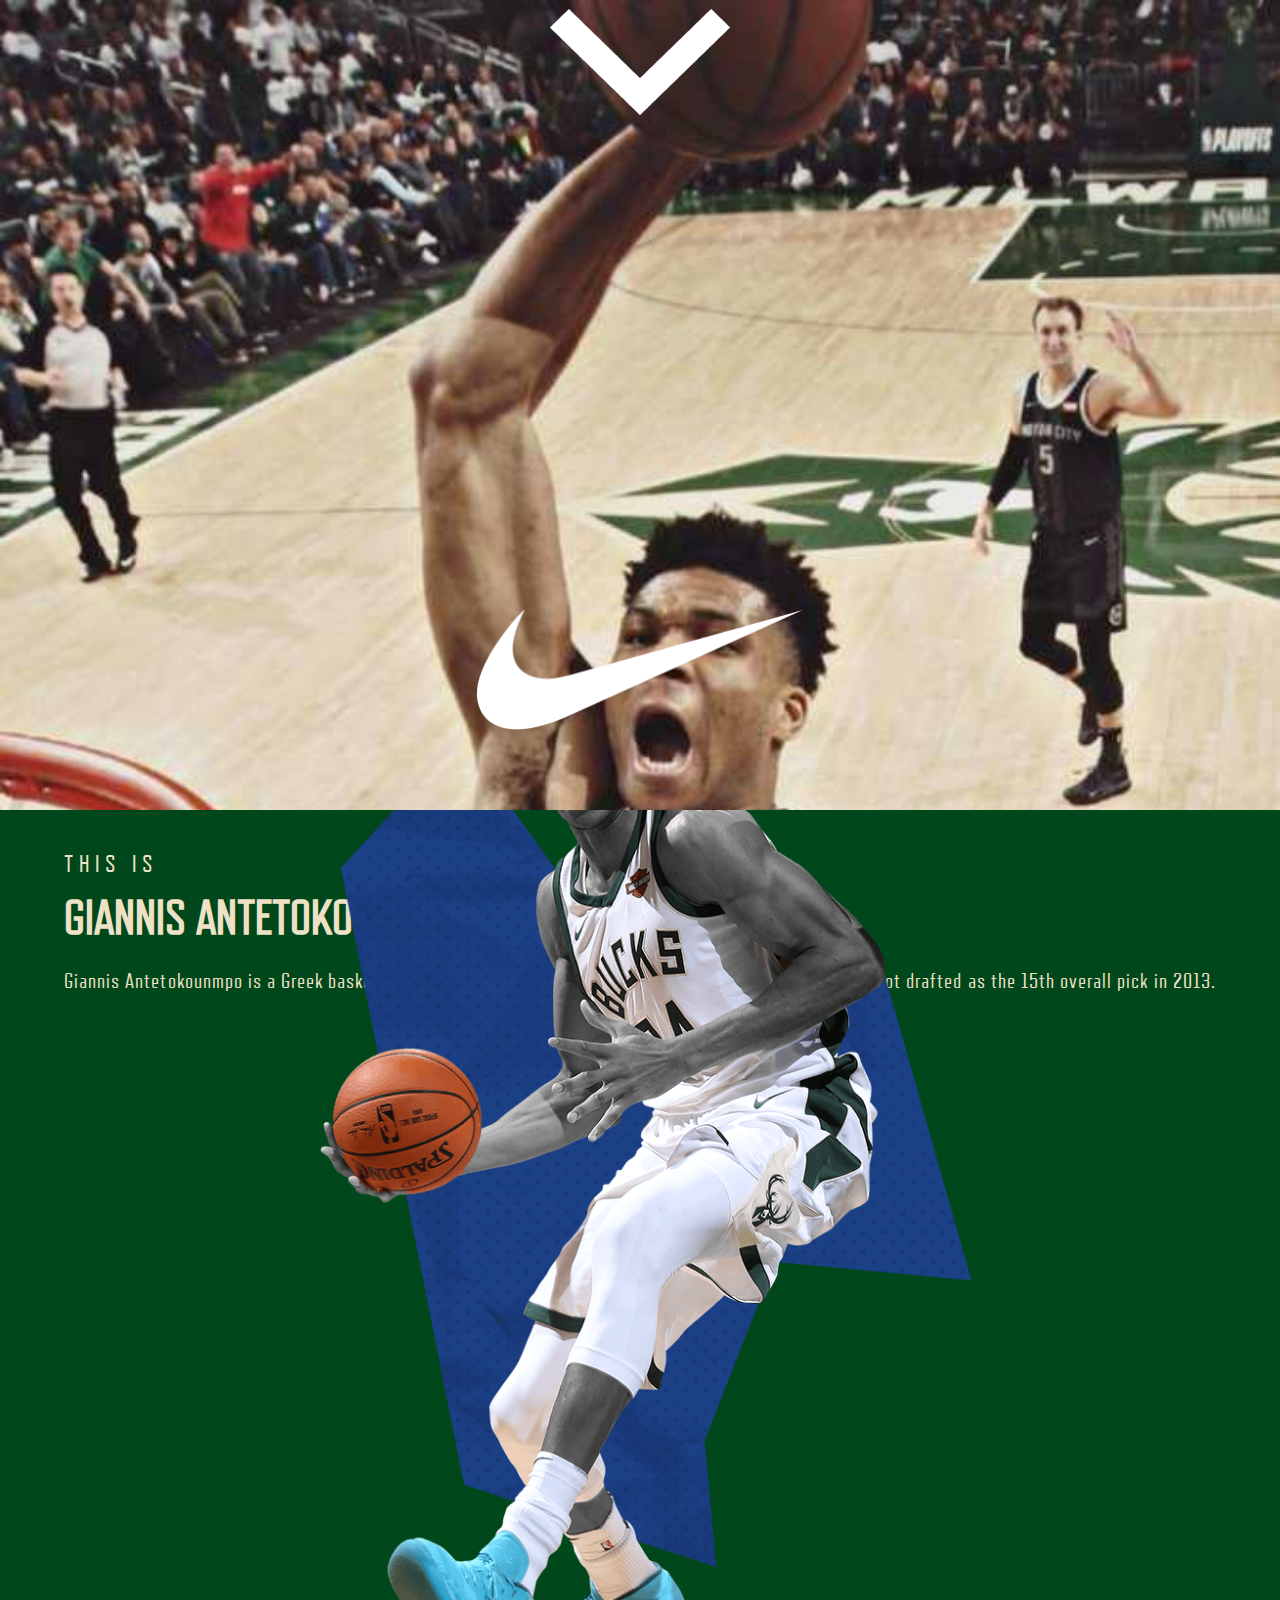
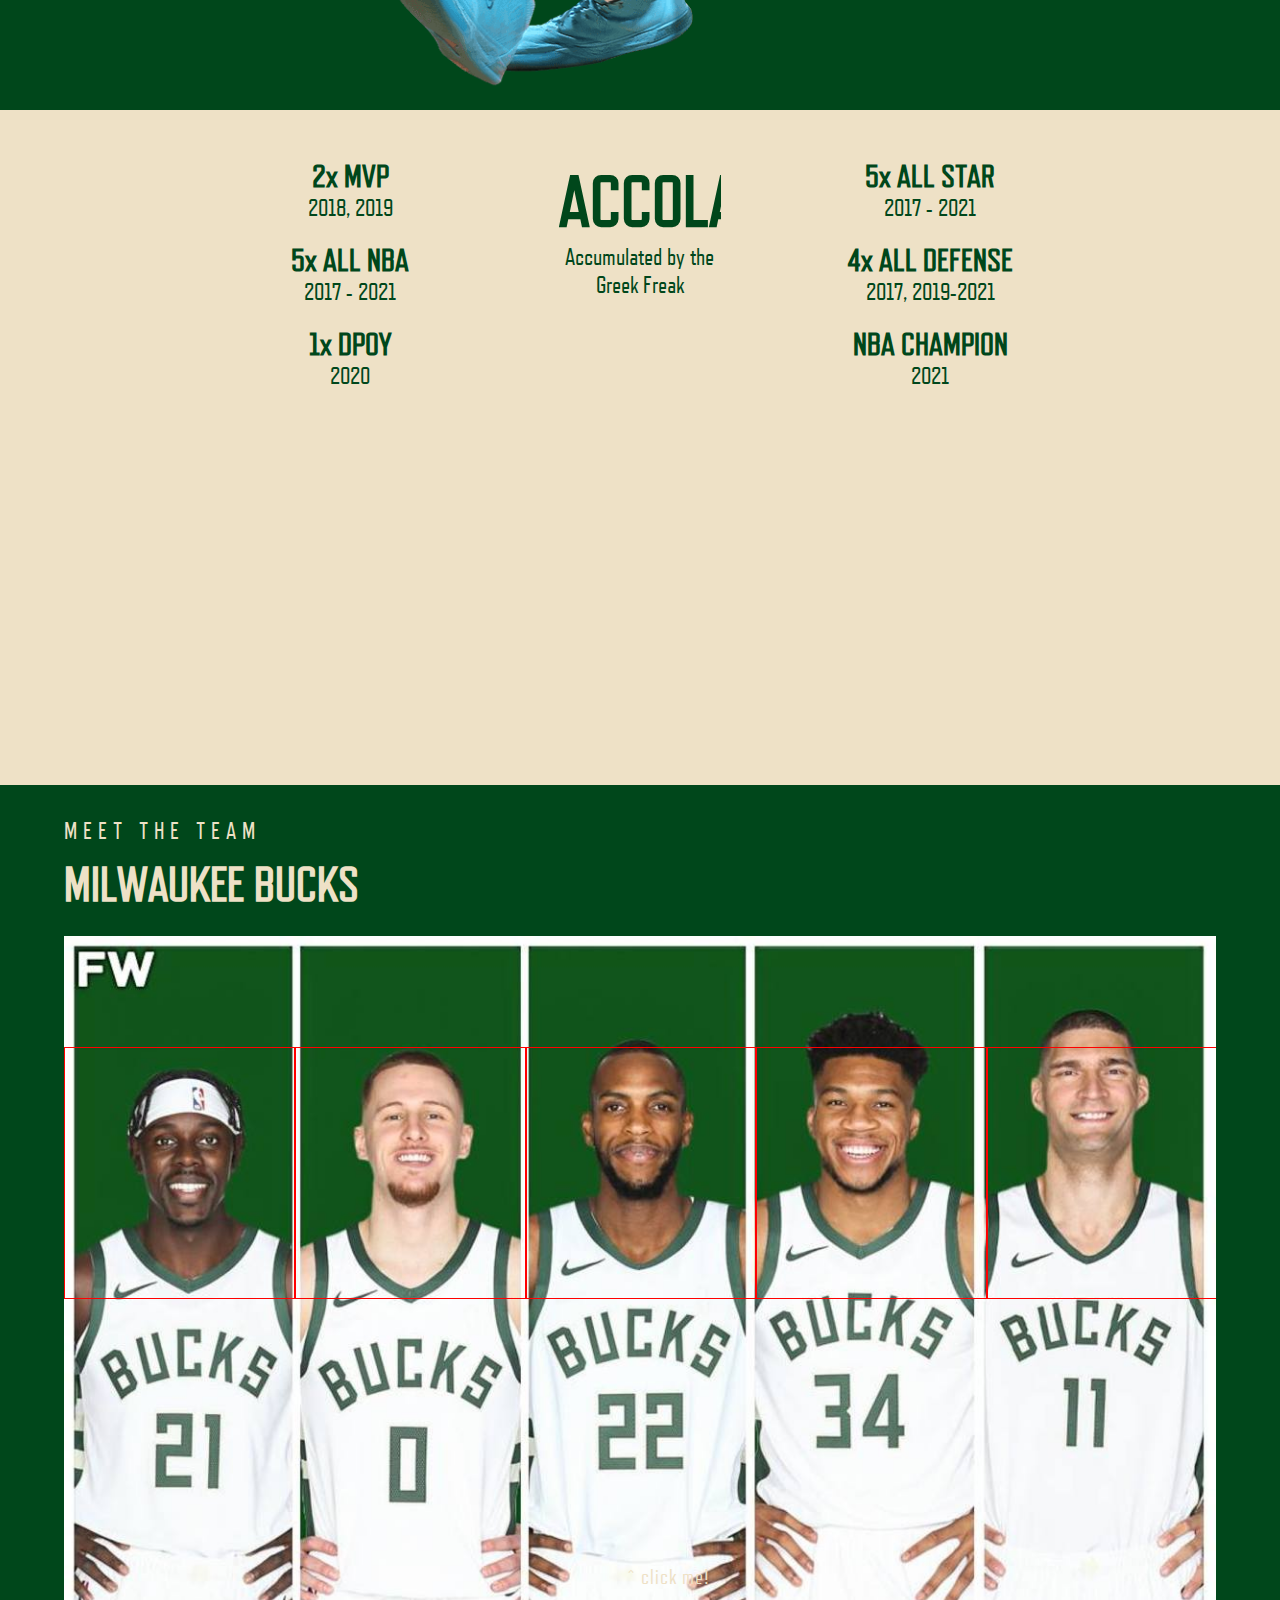
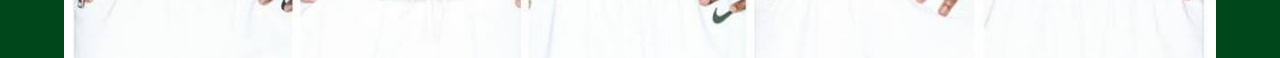
==== index.html @ dc66ad4b "v1" ====
<!DOCTYPE html>
<html lang="eng">

  <head class="giannis">
    <meta charset="UTF-8">
    <meta name="Olivier" content="Olivier Doornink">
    <meta name="viewport" content="width=device-width, initial-scale=1">
    <link rel="stylesheet" href="styles/style.css">
    <title>Mijn site</title>

    <nav>
      <ul>
        <li><a href="#">GIANNIS ANTETOKOUNMPO</a></li>
        <li><a href="#">STEPHEN CURRY</a></li>
      </ul>
    </nav>
    <div> <img src="./images/down-arrow.png" alt="Navigatie tevoorschijn halen"> </div>

  </head>

  <body class="giannis">

    <main>

      <section>
        <img src="./images/nikelogo.png" alt="Nike Logo">
      </section>

      <section>
        <article>
          <h2>THIS IS</h2>
          <h1>GIANNIS ANTETOKOUNMPO</h1>
          <p>Giannis Antetokounmpo is a Greek basketball player who plays for the NBA team the Milwaukee Bucks. He got drafted as the 15th overall pick in 2013.</p>
          <img src="./images/ga_transparent.png" alt="Giannis Antetokounmpo">
        </article>
      </section>

      <section>
        <article>
          <div>
            <h3>ACCOLADES</h3>
            <h4>Accumulated by the Greek Freak</h4>
          </div>
          <div>
            <h3>2x MVP</h3>
            <h4>2018, 2019</h4>
          </div>
          <div>
            <h3>5x ALL STAR</h3>
            <h4>2017 - 2021</h4>
          </div>
          <div>
            <h3>5x ALL NBA</h3>
            <h4>2017 - 2021</h4>
          </div>
          <div>
            <h3>4x ALL DEFENSE</h3>
            <h4>2017, 2019-2021</h4>
          </div>
          <div>
            <h3>1x DPOY</h3>
            <h4>2020</h4>
          </div>
          <div>
            <h3>NBA CHAMPION</h3>
            <h4>2021</h4>
          </div>
        </article>
      </section>

      <section>

        <img class="jrue" src="./images/jrueholiday.jpg" alt="Jrue Holiday">
        <img src="./images/dontedivincenzo.webp" alt="Donte Divincenzo">
        <img src="./images/khrismiddleton.jpg" alt="Khris Middleton">
        <img src="./images/giannis.jpg" alt="Giannis Antetokounmpo">
        <img src="./images/brooklopez.jpg" alt="Brook Lopez">

        <article>
          <h2>MEET THE TEAM</h2>
          <h1>MILWAUKEE BUCKS</h1>
          <img src="./images/mb_lineup.jpg" alt="Milwaukee Bucks Lineup">
          <p>^ click me!</p>
          <h3>"The Milwaukee Bucks’ against-all-odds victory in the Finals is an inspirational moment"</h3>
          <h4>- Kareem Abdul-Jabbar, Milwaukee Bucks legend</h4>

          <div></div>
          <div></div>
          <div></div>
          <div></div>
          <div></div>

        </article>

      </section>

    </main>

    <script src="script.js"></script>
  </body>
---- styles/style.css ----
/*
    Algemene styling
*/

* {
  padding: 0 0;
  margin: 0 0;
  overflow-x: hidden;
}

body {
  background-image: url(".././images/ga_dunk.jpg");
  background-repeat: no-repeat;
  background-size: 100% auto;
  z-index: 1;
}

head {
  z-index: 2;
}

/*
    Fonts ophalen
*/


@font-face{
  font-family: "RefrigeratorDeluxe";
  src: url("../fonts/RefrigeratorDeluxe.ttf");
}

@font-face{
  font-family: "RefrigeratorBold";
  src: url("../fonts/RefrigeratorDeluxeBold.ttf");
}

/*
    Standaard font styling
*/

h1 {
  font-family: "RefrigeratorDeluxe", Arial;
  font-size: 3em;
  padding-bottom: 0.5em;
  font-weight: 800;
}

h2 {
  font-family: "RefrigeratorDeluxe", Arial;
  font-size: 1.5em;
  text-decoration: overline;
  letter-spacing: 0.25em;
  padding-bottom: 0.5em;
  font-weight: 300;
}

h3 {
  font-family: "RefrigeratorDeluxe", Arial;
  font-size: 2em;
  padding-bottom: 0em;
  font-weight: 600;
}

h4 {
  font-family: "RefrigeratorDeluxe", Arial;
  font-size: 1.5em;
  padding-bottom: 0.5em;
  font-weight: 300;
}

p {
  font-family: "RefrigeratorDeluxe", Arial;
  font-size: 1.3em;
  font-weight: 100;
  letter-spacing: 0.05em;

}



/* GIANNIS ANTETOKOUNMPO WEBSITE */

/*
    nav
*/

.giannis nav {
  position: absolute;
  width: 100%;
  height: 8.5em;
  left: 0;
  top: 0;
  background-color: white;
  display: flex;
  justify-content: center;
  transform: translateY(-100%);
  transition: ease 0.5s;
}

.giannis nav ul {
  width: 100%;
}

.giannis nav.toonForm {
  transform: translateY(0%);
}

.giannis nav ul li {
  font-size: 2em;
  font-family: arial;
  list-style: none;
  text-align: center;
  color: black;
  padding: 0.2em;
}

.giannis nav ul li:nth-of-type(1) {
  background-color: #00471B;
  color: #EEE1C6;
}

.giannis nav ul li:nth-of-type(2) {
  background-color: #1D428A;
  color: #FFC72C;
}

.giannis nav ul li a {
  position: relative;
  text-decoration: none;
  color: inherit;
}

.giannis div:nth-of-type(1) {
  position: absolute;
  /* border: 1px solid red; */
  width: 14%;
  top: 1%;
  left: 43%;
  z-index: 1;
  transition: ease 0.5s;
}

.giannis div:nth-of-type(1).toonCta {
  top: 8.5em;
  transform: rotate(180deg);
}

.giannis div:nth-of-type(1) img {
  width: 100%;
}


/*
    Section 1
*/

.giannis section {
  position: relative;
  background-color: transparent;
  width: 100vw;
  height: 90vh;
}

.giannis section img {
  position: absolute;
  width: 26vw;
  bottom: 5em;
  top: auto;
  left: calc(50% - 13vw);
}


/*
    Section 2
*/

.giannis section:nth-of-type(2) {
  position: relative;
  width: 100vw;
  height: 100vh;
  background-color: #00471B;
  display: flex;
  justify-content: center;
}

.giannis section:nth-of-type(2) article {
  /* border: 1px solid red; */
  width: 90vw;
  margin-top: 2.5em;
  color: #EEE1C6;
}

.giannis section:nth-of-type(2) article img {
  width: 110%;
  left: -5%;
  bottom: 1em;
  top: auto;
}


/*
    Section 3
*/

.giannis section:nth-of-type(3) {
  position: relative;
  width: 100vw;
  height: 75vh;
  background-color: #EEE1C6;
}

.giannis section:nth-of-type(3) article {
  position: relative;
  /* border: 1px solid red; */
  width: 90vw;
  color: #00471B;
  display: grid;
  grid-template-columns: 1fr 1fr;
  grid-gap: 0.5em;
  margin: 0 auto;
  margin-top: 3em;
}

.giannis section:nth-of-type(3) div {
  /* border: 1px solid red; */
  text-align: center;
}

.giannis section:nth-of-type(3) div:nth-of-type(1)  {
  /* border: 1px solid red; */
  grid-column: 1/-1;
}

.giannis section:nth-of-type(3) div:nth-of-type(1) h3  {
  /* border: 1px solid red; */
  font-size: 4.5em;
}

.giannis section:nth-of-type(3) div:nth-of-type(1) h4  {
  /* border: 1px solid red; */
  padding-bottom: 2em;
}


/*
    Section 4
*/

.giannis section:nth-of-type(4) {
  position: relative;
  width: 100vw;
  height: 97vh;
  background-color: #00471B;
}

.giannis section:nth-of-type(4) article {
  position: relative;
  /* border: 1px solid red; */
  width: 90vw;
  margin-top: 2em;
  left: 5vw;
  color: #EEE1C6;
}

.giannis section:nth-of-type(4) article img:nth-of-type(1) {
  position: relative;
  /* border: 1px solid red; */
  width: 100%;
  left: 0;
  margin-top: 5em;
}

.giannis section:nth-of-type(4) p {
  position: absolute;
  top: 65%;
  left: 49%;
}

.giannis section:nth-of-type(4) h3 {
  font-size: 1.8em;
  font-weight: 500;
  padding-top: 0em;
}

.giannis section:nth-of-type(4) h4 {
  font-size: 1.2em;
  font-weight: 300;
  padding-top: 1em;
}

/*
    clickables
*/

/* images */

.giannis section:nth-of-type(4) img.jrue {
  position: absolute;
  left: 0;
  top: 22%;
  width: 150%;
  left: -150%;
  z-index: 10;
  transition: ease 0.5s;
}

.giannis section:nth-of-type(4) img:nth-of-type(1).toonJrue {
  left: -25%;
}


.giannis section:nth-of-type(4) img:nth-of-type(2) {
  position: absolute;
  left: 0;
  top: 22%;
  width: 100%;
  left: -100%;
  z-index: 10;
}

.giannis section:nth-of-type(4) img:nth-of-type(2).toonDonte {
  left: -25%;
}


.giannis section:nth-of-type(4) img:nth-of-type(3) {
  position: absolute;
  left: 0;
  top: 22%;
  width: 100%;
  left: -100%;
  z-index: 10;
}

.giannis section:nth-of-type(4) img:nth-of-type(4) {
  position: absolute;
  left: 0;
  top: 22%;
  width: 100%;
  left: -100%;
  z-index: 10;
}

.giannis section:nth-of-type(4) img:nth-of-type(5) {
  position: absolute;
  left: 0;
  top: 22%;
  width: 100%;
  left: -100%;
  z-index: 10;
}

/* divs */

.giannis section:nth-of-type(4) div:nth-of-type(1) {
  position: absolute;
  border: 1px solid red;
  width: 20%;
  height: 15.6em;
  top: 20%;
  left: 0%;
  z-index: 20;
}

.giannis section:nth-of-type(4) div.div1Groot {
  width: 100%;
  height: 99%;
  top: 0;
  left: 0;
}


.giannis section:nth-of-type(4) div:nth-of-type(2) {
  position: absolute;
  border: 1px solid red;
  width: 20%;
  height: 15.6em;
  top: 20%;
  left: 20%;
  z-index: 20;
}

.giannis section:nth-of-type(4) div.div2Groot {
  width: 100%;
  height: 99%;
  top: 0;
  left: 0;
}


.giannis section:nth-of-type(4) div:nth-of-type(3) {
  position: absolute;
  border: 1px solid red;
  width: 20%;
  height: 15.6em;
  top: 20%;
  left: 40%;
  z-index: 20;
}

.giannis section:nth-of-type(4) div:nth-of-type(4) {
  position: absolute;
  border: 1px solid red;
  width: 20%;
  height: 15.6em;
  top: 20%;
  left: 60%;
  z-index: 20;
}

.giannis section:nth-of-type(4) div:nth-of-type(5) {
  position: absolute;
  border: 1px solid red;
  width: 20%;
  height: 15.6em;
  top: 20%;
  left: 80%;
  z-index: 20;
}
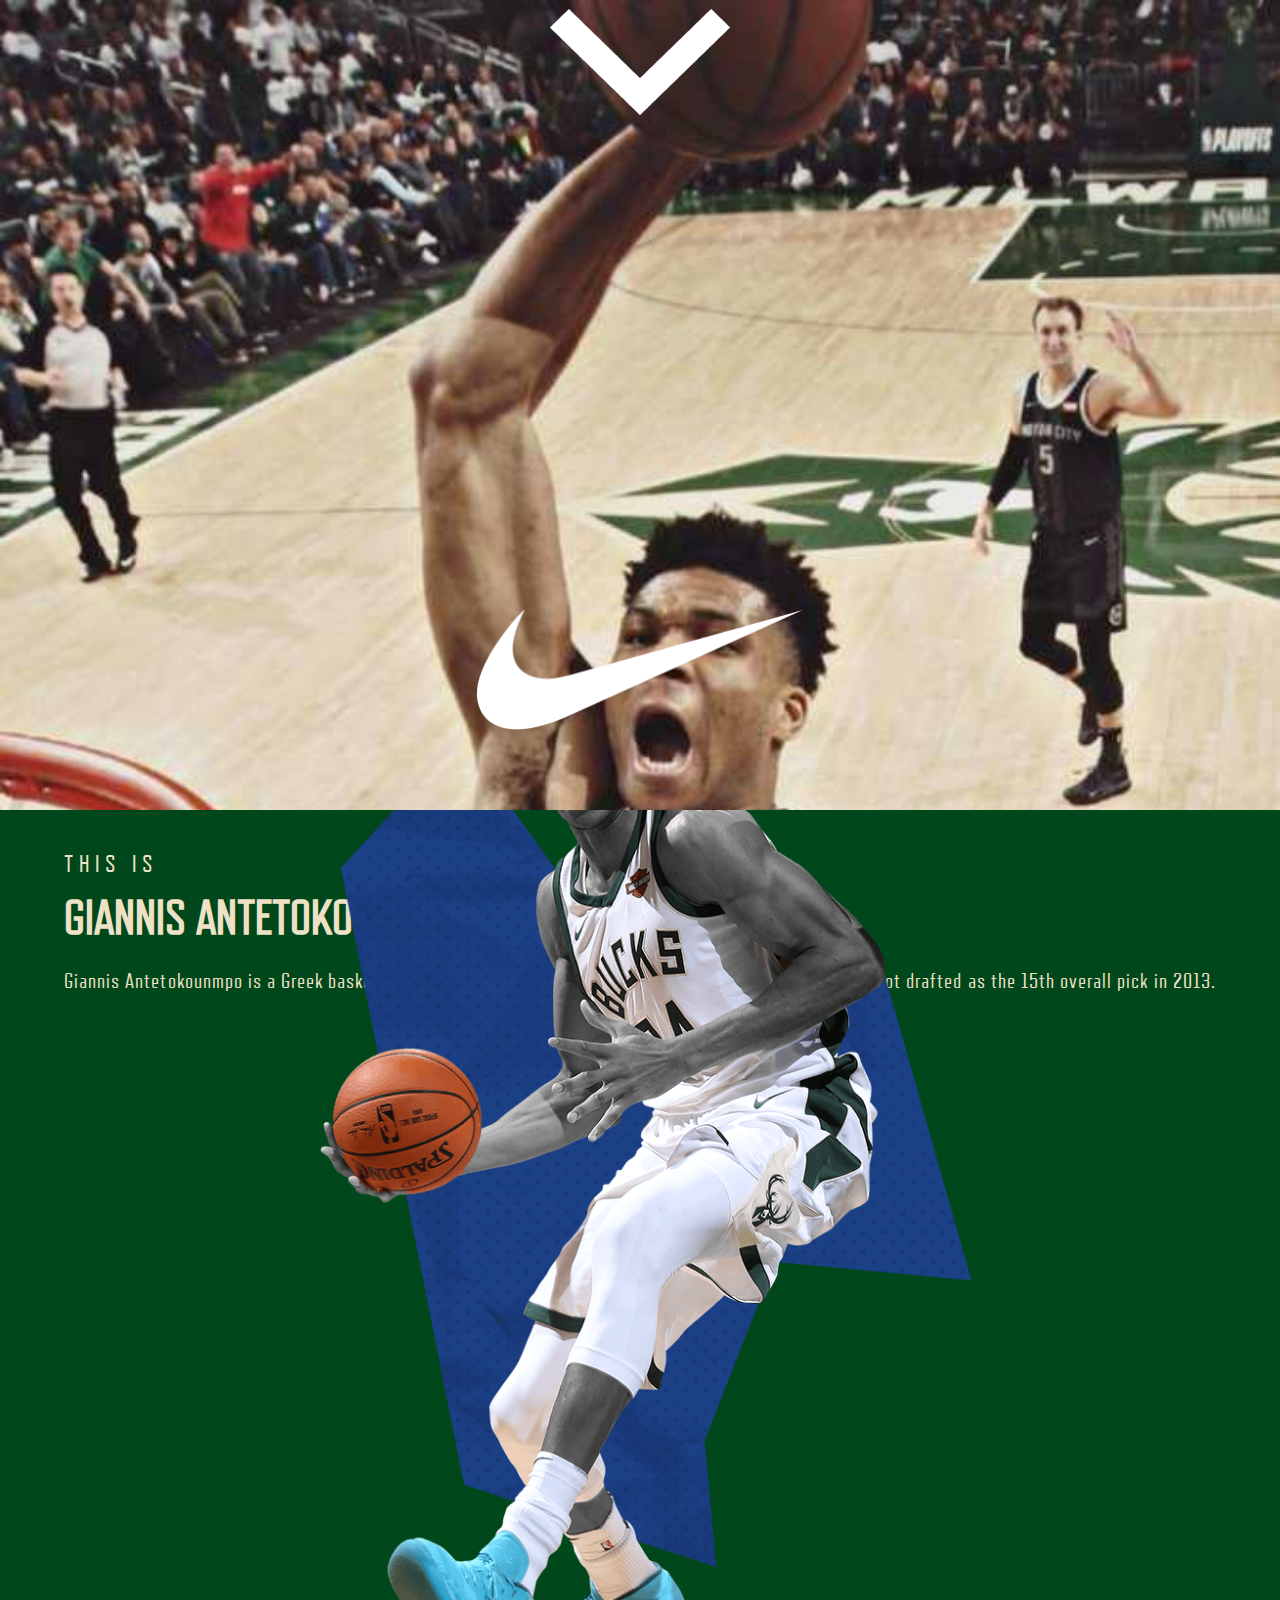
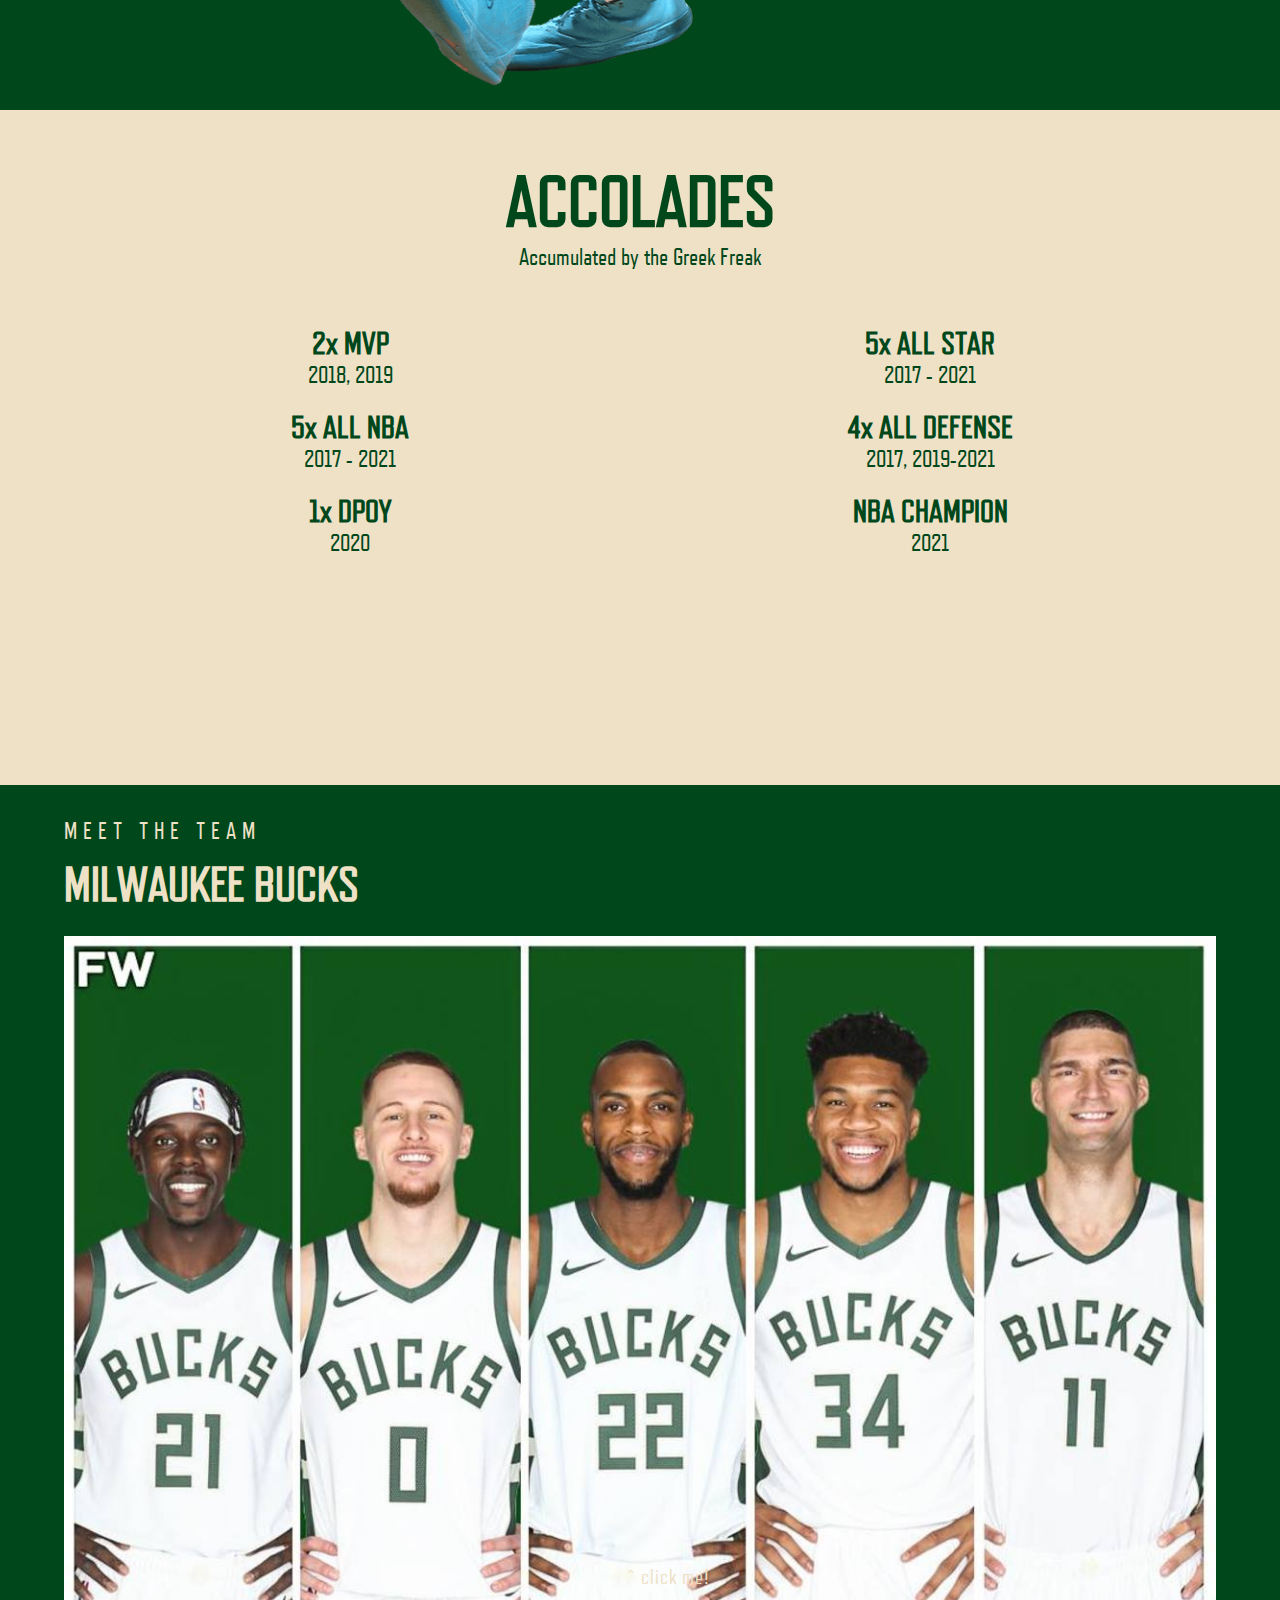
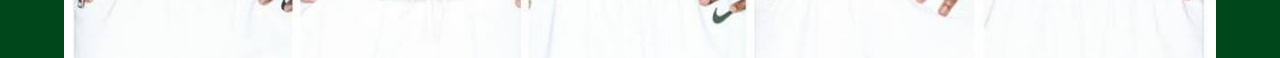
==== commit 654a54ee: "v1" ====
--- a/index.html
+++ b/index.html
@@ -1,17 +1,17 @@
 <!DOCTYPE html>
 <html lang="eng">
 
-  <head class="giannis">
+  <head>
     <meta charset="UTF-8">
     <meta name="Olivier" content="Olivier Doornink">
     <meta name="viewport" content="width=device-width, initial-scale=1">
     <link rel="stylesheet" href="styles/style.css">
-    <title>Mijn site</title>
+    <title>Giannis Antetokounmpo</title>
 
     <nav>
       <ul>
         <li><a href="#">GIANNIS ANTETOKOUNMPO</a></li>
-        <li><a href="#">STEPHEN CURRY</a></li>
+        <li><a href="highlights.html">HIGHLIGHTS</a></li>
       </ul>
     </nav>
     <div> <img src="./images/down-arrow.png" alt="Navigatie tevoorschijn halen"> </div>
--- a/styles/style.css
+++ b/styles/style.css
@@ -8,14 +8,19 @@
   overflow-x: hidden;
 }
 
-body {
+:root {
+  --bucksgroen: #00471B;
+  --bucksbeige: #EEE1C6;
+}
+
+body.giannis {
   background-image: url(".././images/ga_dunk.jpg");
   background-repeat: no-repeat;
   background-size: 100% auto;
   z-index: 1;
 }
 
-head {
+head.giannis {
   z-index: 2;
 }
 
@@ -37,6 +42,9 @@
 /*
     Standaard font styling
 */
+* {
+  font-family: "RefrigeratorDeluxe", Arial;
+}
 
 h1 {
   font-family: "RefrigeratorDeluxe", Arial;
@@ -84,10 +92,10 @@
     nav
 */
 
-.giannis nav {
+nav {
   position: absolute;
   width: 100%;
-  height: 8.5em;
+  height: 7.7em;
   left: 0;
   top: 0;
   background-color: white;
@@ -95,17 +103,18 @@
   justify-content: center;
   transform: translateY(-100%);
   transition: ease 0.5s;
-}
-
-.giannis nav ul {
+  z-index: 10;
+}
+
+nav ul {
   width: 100%;
 }
 
-.giannis nav.toonForm {
+nav.toonForm {
   transform: translateY(0%);
 }
 
-.giannis nav ul li {
+nav ul li {
   font-size: 2em;
   font-family: arial;
   list-style: none;
@@ -114,23 +123,20 @@
   padding: 0.2em;
 }
 
-.giannis nav ul li:nth-of-type(1) {
-  background-color: #00471B;
-  color: #EEE1C6;
-}
-
-.giannis nav ul li:nth-of-type(2) {
-  background-color: #1D428A;
-  color: #FFC72C;
-}
-
-.giannis nav ul li a {
+nav ul li {
+  background-color: var(--bucksgroen);
+  color: var(--bucksbeige);
+  border-bottom: 1px solid var(--bucksbeige);
+}
+
+nav ul li a {
   position: relative;
   text-decoration: none;
   color: inherit;
-}
-
-.giannis div:nth-of-type(1) {
+  font-size: 1.3em;
+}
+
+div:nth-of-type(1) {
   position: absolute;
   /* border: 1px solid red; */
   width: 14%;
@@ -140,12 +146,13 @@
   transition: ease 0.5s;
 }
 
-.giannis div:nth-of-type(1).toonCta {
-  top: 8.5em;
+div:nth-of-type(1).toonCta {
+  top: 8em;
   transform: rotate(180deg);
-}
-
-.giannis div:nth-of-type(1) img {
+  z-index: 100;
+}
+
+div:nth-of-type(1) img {
   width: 100%;
 }
 
@@ -178,7 +185,7 @@
   position: relative;
   width: 100vw;
   height: 100vh;
-  background-color: #00471B;
+  background-color: var(--bucksgroen);
   display: flex;
   justify-content: center;
 }
@@ -187,7 +194,7 @@
   /* border: 1px solid red; */
   width: 90vw;
   margin-top: 2.5em;
-  color: #EEE1C6;
+  color: var(--bucksbeige);
 }
 
 .giannis section:nth-of-type(2) article img {
@@ -206,14 +213,14 @@
   position: relative;
   width: 100vw;
   height: 75vh;
-  background-color: #EEE1C6;
+  background-color: var(--bucksbeige);
 }
 
 .giannis section:nth-of-type(3) article {
   position: relative;
   /* border: 1px solid red; */
   width: 90vw;
-  color: #00471B;
+  color: var(--bucksgroen);
   display: grid;
   grid-template-columns: 1fr 1fr;
   grid-gap: 0.5em;
@@ -229,6 +236,9 @@
 .giannis section:nth-of-type(3) div:nth-of-type(1)  {
   /* border: 1px solid red; */
   grid-column: 1/-1;
+  position: relative;
+  width: auto;
+  left: auto;
 }
 
 .giannis section:nth-of-type(3) div:nth-of-type(1) h3  {
@@ -250,7 +260,7 @@
   position: relative;
   width: 100vw;
   height: 97vh;
-  background-color: #00471B;
+  background-color: var(--bucksgroen);
 }
 
 .giannis section:nth-of-type(4) article {
@@ -259,7 +269,7 @@
   width: 90vw;
   margin-top: 2em;
   left: 5vw;
-  color: #EEE1C6;
+  color: var(--bucksbeige);
 }
 
 .giannis section:nth-of-type(4) article img:nth-of-type(1) {
@@ -294,6 +304,8 @@
 
 /* images */
 
+/* jrue holiday */
+
 .giannis section:nth-of-type(4) img.jrue {
   position: absolute;
   left: 0;
@@ -308,53 +320,78 @@
   left: -25%;
 }
 
+/* donte divincenzo */
 
 .giannis section:nth-of-type(4) img:nth-of-type(2) {
   position: absolute;
   left: 0;
   top: 22%;
-  width: 100%;
-  left: -100%;
-  z-index: 10;
+  width: 150%;
+  left: -150%;
+  z-index: 10;
+  transition: ease 0.5s;
 }
 
 .giannis section:nth-of-type(4) img:nth-of-type(2).toonDonte {
   left: -25%;
 }
 
+/* khris middleton */
 
 .giannis section:nth-of-type(4) img:nth-of-type(3) {
   position: absolute;
   left: 0;
   top: 22%;
-  width: 100%;
-  left: -100%;
-  z-index: 10;
-}
+  width: 130%;
+  left: -130%;
+  z-index: 10;
+  transition: ease 0.5s;
+}
+
+.giannis section:nth-of-type(4) img:nth-of-type(3).toonKhris {
+  left: -15%;
+}
+
+/* giannis antetokounmpo */
 
 .giannis section:nth-of-type(4) img:nth-of-type(4) {
   position: absolute;
   left: 0;
   top: 22%;
-  width: 100%;
-  left: -100%;
-  z-index: 10;
-}
+  width: 150%;
+  left: -150%;
+  z-index: 10;
+  transition: ease 0.5s;
+}
+
+.giannis section:nth-of-type(4) img:nth-of-type(4).toonGiannis {
+  left: -25%;
+}
+
+/* brook lopez */
 
 .giannis section:nth-of-type(4) img:nth-of-type(5) {
   position: absolute;
   left: 0;
   top: 22%;
-  width: 100%;
-  left: -100%;
-  z-index: 10;
-}
+  width: 130%;
+  left: -130%;
+  z-index: 10;
+  transition: ease 0.5s;
+}
+
+.giannis section:nth-of-type(4) img:nth-of-type(5).toonBrook {
+  left: -25%;
+}
+
 
 /* divs */
 
+/* jrue holiday */
+
 .giannis section:nth-of-type(4) div:nth-of-type(1) {
   position: absolute;
-  border: 1px solid red;
+  /* border: 1px solid red; */
   width: 20%;
   height: 15.6em;
   top: 20%;
@@ -362,17 +399,19 @@
   z-index: 20;
 }
 
-.giannis section:nth-of-type(4) div.div1Groot {
-  width: 100%;
+.giannis section:nth-of-type(4) div:nth-of-type(1).div1Groot {
+  width: 95%;
   height: 99%;
   top: 0;
   left: 0;
-}
-
+  z-index: 30;
+}
+
+/* donte divincenzo */
 
 .giannis section:nth-of-type(4) div:nth-of-type(2) {
   position: absolute;
-  border: 1px solid red;
+  /* border: 1px solid red; */
   width: 20%;
   height: 15.6em;
   top: 20%;
@@ -380,17 +419,19 @@
   z-index: 20;
 }
 
-.giannis section:nth-of-type(4) div.div2Groot {
-  width: 100%;
+.giannis section:nth-of-type(4) div:nth-of-type(2).div2Groot {
+  width: 95%;
   height: 99%;
   top: 0;
   left: 0;
-}
-
+  z-index: 30;
+}
+
+/* khris middleton */
 
 .giannis section:nth-of-type(4) div:nth-of-type(3) {
   position: absolute;
-  border: 1px solid red;
+  /* border: 1px solid red; */
   width: 20%;
   height: 15.6em;
   top: 20%;
@@ -398,9 +439,19 @@
   z-index: 20;
 }
 
+.giannis section:nth-of-type(4) div:nth-of-type(3).div3Groot {
+  width: 95%;
+  height: 99%;
+  top: 0;
+  left: 0;
+  z-index: 30;
+}
+
+/* giannis antetokounmpo */
+
 .giannis section:nth-of-type(4) div:nth-of-type(4) {
   position: absolute;
-  border: 1px solid red;
+  /* border: 1px solid red; */
   width: 20%;
   height: 15.6em;
   top: 20%;
@@ -408,12 +459,124 @@
   z-index: 20;
 }
 
+.giannis section:nth-of-type(4) div:nth-of-type(4).div4Groot {
+  width: 95%;
+  height: 99%;
+  top: 0;
+  left: 0;
+  z-index: 30;
+}
+
+/* brook lopez */
+
 .giannis section:nth-of-type(4) div:nth-of-type(5) {
   position: absolute;
-  border: 1px solid red;
+  /* border: 1px solid red; */
   width: 20%;
   height: 15.6em;
   top: 20%;
   left: 80%;
   z-index: 20;
 }
+
+.giannis section:nth-of-type(4) div:nth-of-type(5).div5Groot {
+  width: 95%;
+  height: 99%;
+  top: 0;
+  left: 0;
+  z-index: 30;
+}
+
+
+
+
+/*
+    HIGHLIGHTS.html
+*/
+
+/*
+    section 1
+*/
+
+body.highlights section:nth-of-type(1) {
+  position: relative;
+  width: 100vw;
+  height: 60vh;
+  background-color: var(--bucksgroen);
+  display: flex;
+  justify-content: center;
+  align-items: center;
+}
+
+/*
+    videos
+*/
+
+body.highlights section:nth-of-type(1) div:nth-of-type(1){
+  position: absolute;
+  left: 0;
+  top: 50vw;
+  width: 100%;
+  height: 57vw;
+  /* border: 1px solid red; */
+}
+
+body.highlights section:nth-of-type(1) div:nth-of-type(1) iframe{
+  position: absolute;
+}
+
+
+/*
+    section 2
+*/
+
+body.highlights section:nth-of-type(2) {
+  position: relative;
+  width: 100vw;
+  height: 40vh;
+  background-color: var(--bucksbeige);
+  display: flex;
+  justify-content: center;
+  align-items: center;
+}
+
+/*
+    buttons
+*/
+
+body.highlights section:nth-of-type(2) div:nth-of-type(1) {
+  position: relative;
+  width: 80vw;
+  left: 0;
+  display: grid;
+  grid-template-columns: 1fr 1fr;
+  grid-gap: 0.5em;
+}
+
+body.highlights section:nth-of-type(2) div:nth-of-type(1) button {
+  background-color: var(--bucksgroen);
+  color: var(--bucksbeige);
+  font-size: 2em;
+  border: 1px solid var(--bucksgroen);
+  padding: 0.5em 0.5em;
+}
+
+body.highlights section:nth-of-type(2) div:nth-of-type(1) iframe {
+  z-index: 1;
+}
+
+body.highlights section:nth-of-type(2) div:nth-of-type(1) iframe:nth-of-type(1).laatDunksZien {
+  z-index: 10;
+}
+
+body.highlights section:nth-of-type(2) div:nth-of-type(1) iframe:nth-of-type(2).laatShootingZien {
+  z-index: 10;
+}
+
+body.highlights section:nth-of-type(2) div:nth-of-type(1) iframe:nth-of-type(3).laatPlaysZien {
+  z-index: 10;
+}
+
+body.highlights section:nth-of-type(2) div:nth-of-type(1) iframe:nth-of-type(1).laatDefenceZien {
+  z-index: 10;
+}
